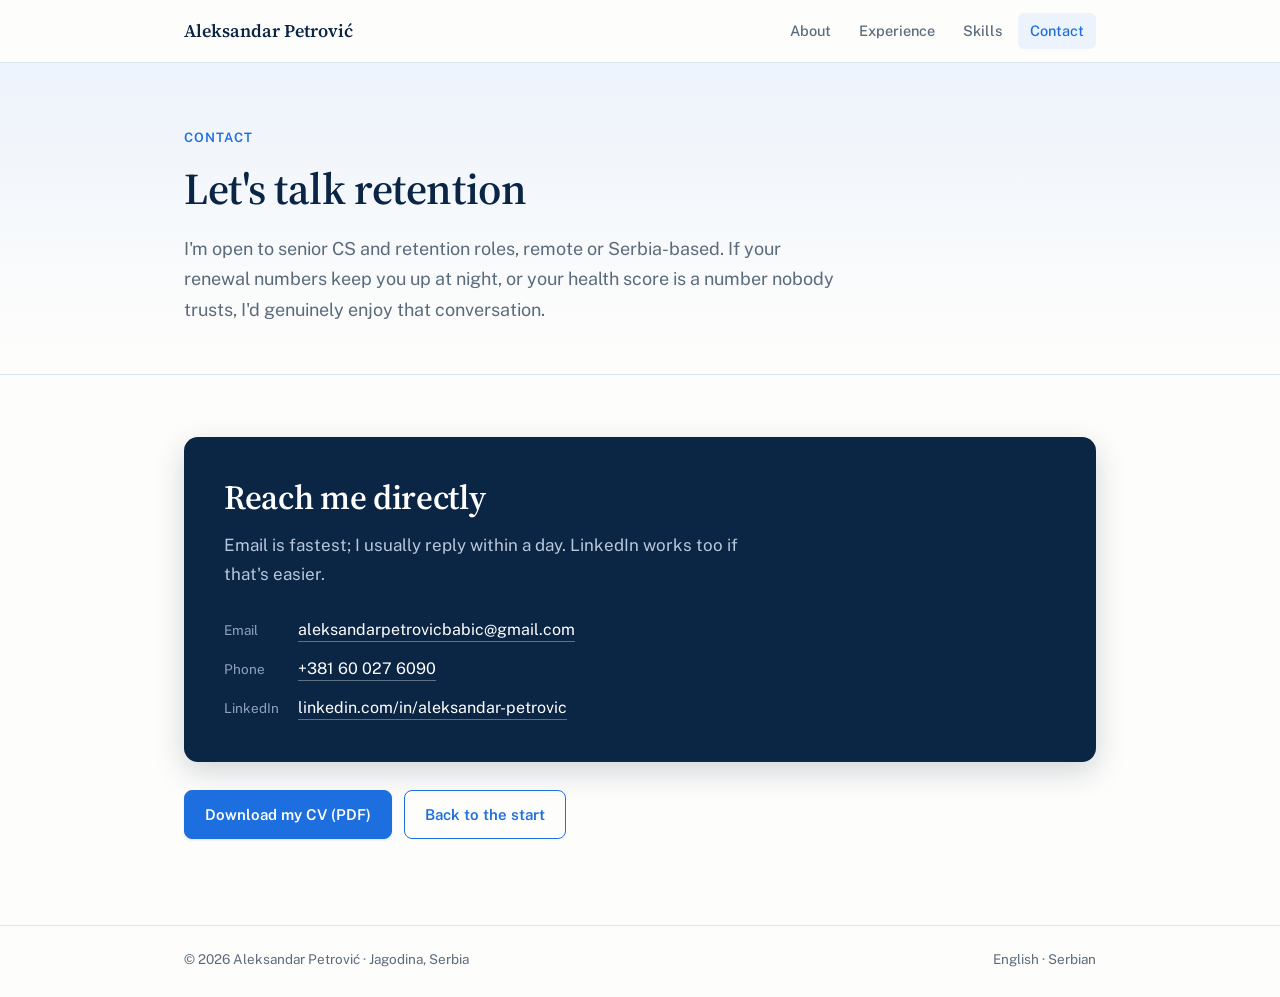
==== contact.html @ 7b165bad "Add files via upload" ====
<!DOCTYPE html>
<html lang="en">
<head>
<meta charset="utf-8">
<meta name="viewport" content="width=device-width, initial-scale=1">
<title>Contact | Aleksandar Petrović</title>
<meta name="description" content="Contact Aleksandar Petrović : Senior Customer Success Manager, open to senior CS and retention roles, remote or Serbia-based.">
<link rel="icon" href="data:image/svg+xml,%3Csvg xmlns='http://www.w3.org/2000/svg' viewBox='0 0 64 64'%3E%3Crect width='64' height='64' rx='14' fill='%230B2545'/%3E%3Ctext x='32' y='42' font-family='Georgia,serif' font-size='28' font-weight='bold' fill='%23FFFFFF' text-anchor='middle'%3EAP%3C/text%3E%3C/svg%3E">
<meta property="og:title" content="Contact | Aleksandar Petrović">
<meta property="og:description" content="Open to senior CS and retention roles, remote or Serbia-based.">
<meta property="og:type" content="website">
<meta property="og:url" content="https://csmaleksandarpetrovic.github.io/contact.html">
<meta property="og:site_name" content="Aleksandar Petrović">
<meta name="twitter:card" content="summary">
<link rel="preconnect" href="https://fonts.googleapis.com">
<link rel="preconnect" href="https://fonts.gstatic.com" crossorigin>
<link href="https://fonts.googleapis.com/css2?family=Public+Sans:wght@400;500;600&family=Source+Serif+4:opsz,wght@8..60,600;8..60,700&display=swap" rel="stylesheet">
<link rel="stylesheet" href="styles.css">
</head>
<body>

<nav>
  <div class="wrap">
    <a class="brand" href="index.html">Aleksandar Petrović</a>
    <div class="navlinks">
      <a href="index.html">About</a>
      <a href="experience.html">Experience</a>
      <a href="skills.html">Skills</a>
      <a href="contact.html" aria-current="page">Contact</a>
    </div>
  </div>
</nav>

<header class="page-head">
  <div class="wrap">
    <p class="kicker">Contact</p>
    <h1>Let's talk retention</h1>
    <p class="lede">I'm open to senior CS and retention roles, remote or Serbia-based. If your renewal numbers keep you up at night, or your health score is a number nobody trusts, I'd genuinely enjoy that conversation.</p>
  </div>
</header>

<section>
  <div class="wrap">
    <div class="contact-box">
      <h2>Reach me directly</h2>
      <p>Email is fastest; I usually reply within a day. LinkedIn works too if that's easier.</p>
      <ul class="contact-list">
        <li><span class="lbl">Email</span><a href="mailto:aleksandarpetrovicbabic@gmail.com">aleksandarpetrovicbabic@gmail.com</a></li>
        <li><span class="lbl">Phone</span><a href="tel:+381600276090">+381 60 027 6090</a></li>
        <li><span class="lbl">LinkedIn</span><a href="https://linkedin.com/in/aleksandar-petrovic" target="_blank" rel="noopener">linkedin.com/in/aleksandar-petrovic</a></li>
      </ul>
    </div>

    <div class="btn-row">
      <a class="btn" href="Aleksandar-Petrovic-CV.pdf" download>Download my CV (PDF)</a>
      <a class="btn ghost" href="index.html">Back to the start</a>
    </div>
  </div>
</section>

<footer>
  <div class="wrap">
    <span>© 2026 Aleksandar Petrović · Jagodina, Serbia</span>
    <span>English · Serbian</span>
  </div>
</footer>

</body>
</html>
---- styles.css ----
:root{
  --navy:#0B2545;
  --blue:#1D6FE0;
  --blue-dark:#134FA8;
  --blue-wash:#EDF3FC;
  --bg:#FDFDFB;
  --text:#22303E;
  --muted:#5B6B7C;
  --line:#DCE4EE;
  --green:#1B7F5C;
  --max:960px;
  --serif:"Source Serif 4",Georgia,serif;
  --sans:"Public Sans",-apple-system,system-ui,sans-serif;
}
*{box-sizing:border-box}
html{scroll-behavior:smooth}
body{
  margin:0;background:var(--bg);color:var(--text);
  font-family:var(--sans);font-size:17px;line-height:1.7;
  -webkit-font-smoothing:antialiased;
}
h1,h2,h3{font-family:var(--serif);font-weight:600;color:var(--navy);line-height:1.2;margin:0;letter-spacing:-.01em}
a{color:var(--blue)}
a:hover{color:var(--blue-dark)}
.wrap{max-width:var(--max);margin:0 auto;padding:0 24px}
:focus-visible{outline:2px solid var(--blue);outline-offset:3px}

.kicker{
  font-size:13px;font-weight:600;letter-spacing:.08em;text-transform:uppercase;
  color:var(--blue);margin:0 0 14px;
}

/* ---------- nav ---------- */
nav{background:var(--bg);border-bottom:1px solid var(--line);position:sticky;top:0;z-index:50}
nav .wrap{display:flex;align-items:center;justify-content:space-between;min-height:62px;gap:14px;flex-wrap:wrap;padding-top:8px;padding-bottom:8px}
.brand{font-family:var(--serif);font-weight:600;font-size:18px;color:var(--navy);text-decoration:none}
.navlinks{display:flex;gap:4px;flex-wrap:wrap}
.navlinks a{
  font-size:14.5px;font-weight:500;color:var(--muted);text-decoration:none;
  padding:6px 12px;border-radius:6px;
}
.navlinks a:hover{color:var(--navy);background:var(--blue-wash)}
.navlinks a[aria-current="page"]{color:var(--blue);background:var(--blue-wash)}

/* ---------- hero / page head ---------- */
.page-head{padding:64px 0 48px}
.page-head h1{font-size:clamp(30px,4.6vw,44px)}
.page-head .lede{max-width:60ch;margin:18px 0 0;font-size:18px;color:var(--muted)}

.status{
  display:inline-flex;align-items:center;gap:8px;font-size:14px;color:var(--muted);
  border:1px solid var(--line);border-radius:999px;padding:5px 14px 5px 10px;background:#fff;
}
.status .pulse{width:8px;height:8px;border-radius:50%;background:var(--green);flex:none}

/* ---------- buttons ---------- */
.btn-row{display:flex;flex-wrap:wrap;gap:12px;margin-top:28px}
.btn{
  display:inline-block;font-size:15px;font-weight:600;text-decoration:none;
  padding:11px 20px;border-radius:8px;border:1px solid var(--blue);
  background:var(--blue);color:#fff;transition:background .15s;
}
.btn:hover{background:var(--blue-dark);color:#fff}
.btn.ghost{background:transparent;color:var(--blue)}
.btn.ghost:hover{background:var(--blue-wash);color:var(--blue-dark)}

/* ---------- sections ---------- */
section{padding:48px 0}
section.tint{background:var(--blue-wash);border-top:1px solid var(--line);border-bottom:1px solid var(--line)}
.sec-title{margin-bottom:28px}
.sec-title h2{font-size:clamp(23px,3vw,30px)}
.sec-title p{margin:8px 0 0;color:var(--muted)}

/* ---------- numbers ---------- */
.numbers{display:grid;grid-template-columns:repeat(4,1fr);gap:14px}
@media(max-width:880px){.numbers{grid-template-columns:repeat(2,1fr)}}
@media(max-width:460px){.numbers{grid-template-columns:1fr}}
.num{
  background:#fff;border:1px solid var(--line);border-radius:10px;padding:20px;
  border-top:3px solid var(--blue);
}
.num .n{font-family:var(--serif);font-weight:700;font-size:clamp(26px,3vw,34px);color:var(--navy);line-height:1.1}
.num p{margin:8px 0 0;font-size:13.5px;color:var(--muted);line-height:1.55}

/* ---------- chart ---------- */
figure.chart{margin:0;background:#fff;border:1px solid var(--line);border-radius:10px;padding:22px}
figure.chart figcaption{font-size:13.5px;color:var(--muted);margin-bottom:14px;display:flex;justify-content:space-between;gap:10px;flex-wrap:wrap}
figure.chart figcaption b{color:var(--navy);font-weight:600}
figure.chart svg{width:100%;height:auto;display:block}
.gridline{stroke:var(--line);stroke-width:1}
.axis{font-family:var(--sans);font-size:11.5px;fill:var(--muted)}
.line-churn{fill:none;stroke:var(--blue);stroke-width:2.5;stroke-linecap:round;stroke-linejoin:round}
.area-churn{fill:url(#fade);opacity:.9}
.pt{fill:#fff;stroke:var(--blue);stroke-width:2}
.pt.end{fill:var(--blue)}
.chart-val{font-family:var(--serif);font-weight:700;font-size:20px;fill:var(--navy)}

/* ---------- how i work ---------- */
.steps{display:grid;grid-template-columns:repeat(3,1fr);gap:20px}
@media(max-width:820px){.steps{grid-template-columns:1fr}}
.step{background:#fff;border:1px solid var(--line);border-radius:10px;padding:22px}
.step .no{
  font-family:var(--serif);font-size:15px;font-weight:700;color:var(--blue);
  display:inline-block;border:1.5px solid var(--blue);border-radius:50%;
  width:30px;height:30px;line-height:27px;text-align:center;margin-bottom:12px;
}
.step h3{font-size:17px;margin-bottom:8px}
.step p{margin:0;font-size:14.5px;color:var(--muted)}

/* ---------- experience ---------- */
.job{
  display:grid;grid-template-columns:170px 1fr;gap:30px;
  padding:30px 0;border-bottom:1px solid var(--line);
}
.job:last-of-type{border-bottom:0}
@media(max-width:760px){.job{grid-template-columns:1fr;gap:8px}}
.job .when{font-size:14px;color:var(--muted);padding-top:3px}
.job .when .now{color:var(--green);font-weight:600;display:block;font-size:13px;margin-bottom:2px}
.job h3{font-size:19px}
.job .org{font-size:14.5px;color:var(--blue);font-weight:600;margin:3px 0 12px}
.job ul{margin:0;padding-left:18px}
.job li{margin-bottom:7px;font-size:15.5px;color:var(--text)}
.job li::marker{color:var(--blue)}
.job li b{font-weight:600;color:var(--navy)}

/* ---------- skills ---------- */
.skill-cols{display:grid;grid-template-columns:repeat(3,1fr);gap:32px}
@media(max-width:820px){.skill-cols{grid-template-columns:1fr}}
.skill-cols h3{font-size:16px;padding-bottom:10px;border-bottom:2px solid var(--blue);margin-bottom:14px}
.skill-cols ul{margin:0;padding:0;list-style:none}
.skill-cols li{font-size:15px;padding:5px 0;color:var(--text)}
.skill-cols li b{font-weight:600;color:var(--navy)}
.skill-cols li span{color:var(--muted);font-size:13.5px}

.tags{display:flex;flex-wrap:wrap;gap:9px}
.tag{
  font-size:13.5px;font-weight:500;color:var(--navy);
  background:var(--blue-wash);border:1px solid #C9DAF3;border-radius:999px;padding:5px 14px;
}

/* ---------- certs ---------- */
.certs{display:grid;grid-template-columns:1fr 1fr;gap:14px}
@media(max-width:700px){.certs{grid-template-columns:1fr}}
.cert{background:#fff;border:1px solid var(--line);border-radius:10px;padding:18px 20px}
.cert h3{font-size:15.5px;margin-bottom:3px}
.cert p{margin:0;font-size:14px;color:var(--muted)}

/* ---------- about blurb ---------- */
.about{display:grid;grid-template-columns:1.4fr 1fr;gap:44px;align-items:start}
@media(max-width:820px){.about{grid-template-columns:1fr}}
.about p{margin:0 0 16px;font-size:16.5px}
.about p:last-child{margin-bottom:0}
.aside-card{background:#fff;border:1px solid var(--line);border-radius:10px;padding:22px}
.aside-card h3{font-size:15px;margin-bottom:12px}
.aside-card ul{margin:0;padding:0;list-style:none}
.aside-card li{font-size:14.5px;padding:6px 0;border-bottom:1px solid var(--line);color:var(--muted)}
.aside-card li:last-child{border-bottom:0}
.aside-card li b{color:var(--navy);font-weight:600}

/* ---------- contact ---------- */
.contact-box{background:var(--navy);border-radius:14px;padding:40px;color:#fff}
.contact-box h2{color:#fff;font-size:clamp(24px,3.6vw,34px)}
.contact-box p{color:#B9C7DA;max-width:52ch;margin:14px 0 0}
.contact-list{margin:26px 0 0;padding:0;list-style:none;display:grid;gap:10px}
.contact-list a{color:#fff;text-decoration:none;font-size:16px;border-bottom:1px solid rgba(255,255,255,.35);padding-bottom:2px}
.contact-list a:hover{border-color:#fff;color:#fff}
.contact-list .lbl{display:inline-block;width:74px;color:#8FA3BC;font-size:13.5px}

/* ---------- footer ---------- */
footer{border-top:1px solid var(--line);margin-top:30px}
footer .wrap{
  padding-top:22px;padding-bottom:26px;display:flex;justify-content:space-between;
  gap:12px;flex-wrap:wrap;font-size:13.5px;color:var(--muted);
}
footer a{color:var(--muted)}
footer a:hover{color:var(--blue)}

@media(prefers-reduced-motion:reduce){html{scroll-behavior:auto}}


/* ================= polish pass ================= */
/* softer cards with gentle depth and hover lift */
.num,.step,.cert,.aside-card{
  box-shadow:0 1px 2px rgba(11,37,69,.04);
  transition:transform .18s ease,box-shadow .18s ease;
}
.num:hover,.step:hover,.cert:hover{
  transform:translateY(-2px);
  box-shadow:0 6px 18px rgba(11,37,69,.08);
}
figure.chart{box-shadow:0 1px 2px rgba(11,37,69,.04)}

/* hero gets a very light blue field so the page opens with color */
.hero{
  background:linear-gradient(180deg,var(--blue-wash) 0%,var(--bg) 88%);
  border-bottom:1px solid var(--line);
}
.page-head{
  background:linear-gradient(180deg,var(--blue-wash) 0%,var(--bg) 92%);
  border-bottom:1px solid var(--line);
  margin-bottom:6px;
}
.status{box-shadow:0 1px 2px rgba(11,37,69,.05)}
.status .pulse{box-shadow:0 0 0 3px rgba(27,127,92,.15)}

/* nav: subtle translucency when sticky */
nav{background:rgba(253,253,251,.92);backdrop-filter:blur(8px)}

/* buttons: slight depth, pressed state */
.btn{box-shadow:0 1px 2px rgba(11,37,69,.12);transition:background .15s,transform .1s}
.btn:active{transform:translateY(1px)}
.btn.ghost{box-shadow:none}

/* section rhythm: a touch more air */
section{padding:56px 0}
.sec-title{margin-bottom:32px}

/* tint sections lose harsh borders, keep soft separation */
section.tint{border-top:1px solid var(--line);border-bottom:1px solid var(--line)}

/* experience rows: hover cue */
.job{transition:background .15s}
.job:hover h3{color:var(--blue-dark)}

/* tags feel tappable */
.tag{transition:background .15s,border-color .15s}
.tag:hover{background:#DFEBFA;border-color:#A9C6EC}

/* contact box: subtle inner ring */
.contact-box{box-shadow:0 10px 30px rgba(11,37,69,.18)}

/* selection color */
::selection{background:#CFE1F8;color:var(--navy)}
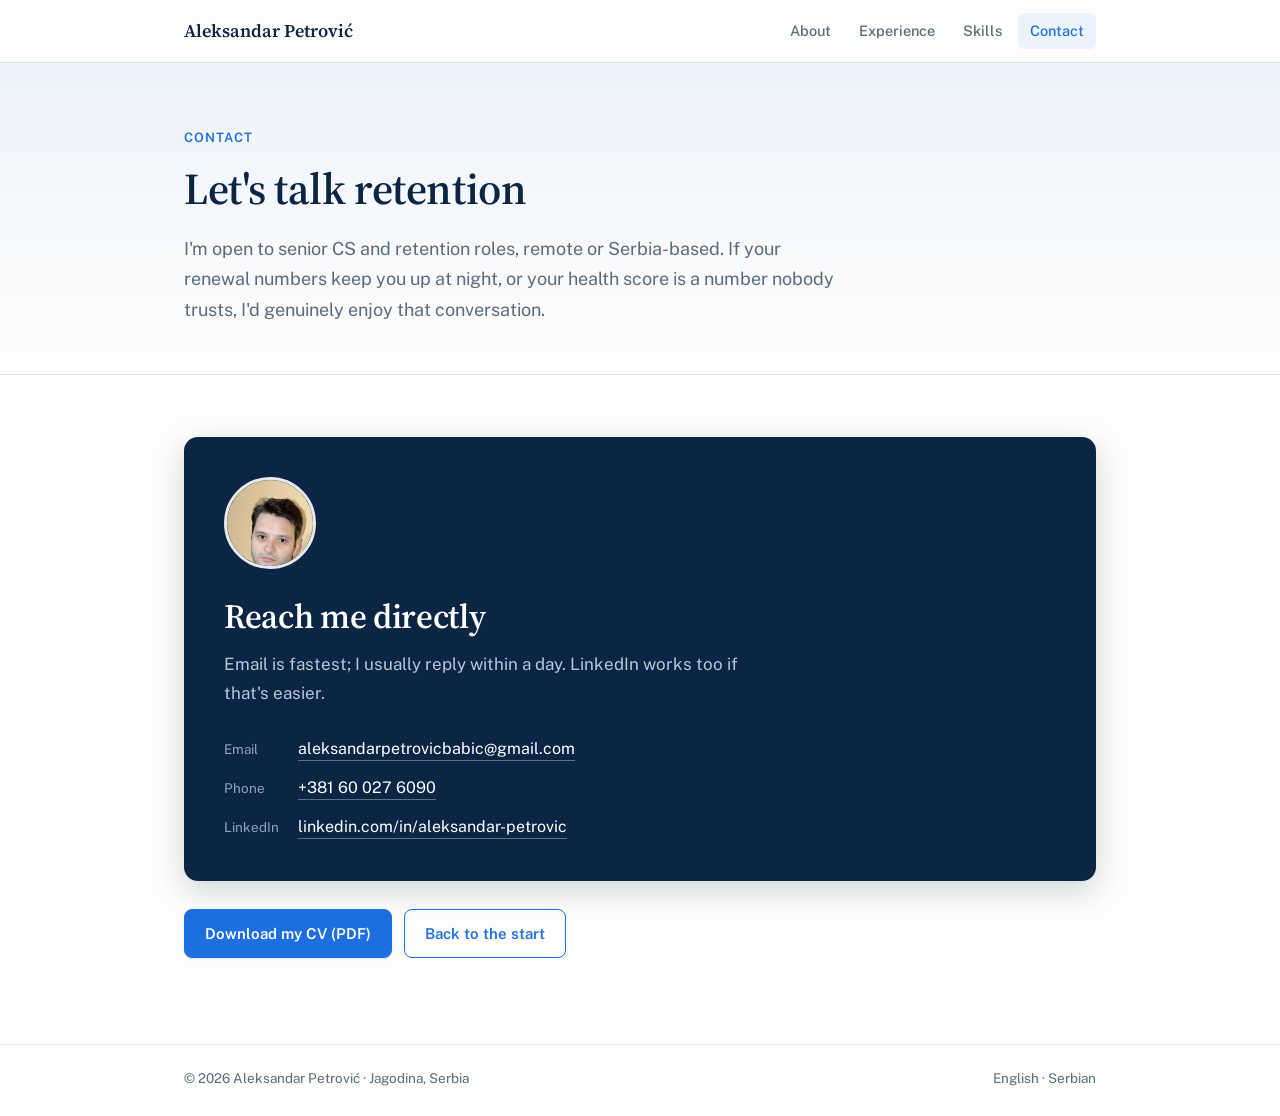
==== commit 239883b6: "Add files via upload" ====
--- a/contact.html
+++ b/contact.html
@@ -11,6 +11,7 @@
 <meta property="og:type" content="website">
 <meta property="og:url" content="https://csmaleksandarpetrovic.github.io/contact.html">
 <meta property="og:site_name" content="Aleksandar Petrović">
+<meta property="og:image" content="https://csmaleksandarpetrovic.github.io/avatar.jpg">
 <meta name="twitter:card" content="summary">
 <link rel="preconnect" href="https://fonts.googleapis.com">
 <link rel="preconnect" href="https://fonts.gstatic.com" crossorigin>
@@ -42,6 +43,7 @@
 <section>
   <div class="wrap">
     <div class="contact-box">
+      <img class="contact-photo" src="avatar.jpg" alt="Aleksandar Petrović" width="92" height="92">
       <h2>Reach me directly</h2>
       <p>Email is fastest; I usually reply within a day. LinkedIn works too if that's easier.</p>
       <ul class="contact-list">
--- a/styles.css
+++ b/styles.css
@@ -231,3 +231,32 @@
 
 /* selection color */
 ::selection{background:#CFE1F8;color:var(--navy)}
+
+
+/* ================= photography ================= */
+.about{align-items:start}
+.about-photo{
+  width:100%;border-radius:12px;display:block;
+  box-shadow:0 8px 26px rgba(11,37,69,.14);
+  border:1px solid var(--line);
+}
+.photo-col{display:grid;gap:16px}
+.photo-caption{font-size:13px;color:var(--muted);line-height:1.5;margin:0}
+
+/* hero avatar */
+.hero-inner{display:grid;grid-template-columns:1fr auto;gap:40px;align-items:center}
+@media(max-width:760px){
+  .hero-inner{grid-template-columns:1fr;gap:24px}
+  .hero-avatar{order:-1}
+}
+.hero-avatar{
+  width:132px;height:132px;border-radius:50%;object-fit:cover;
+  border:4px solid #fff;box-shadow:0 6px 22px rgba(11,37,69,.16);
+}
+@media(max-width:760px){.hero-avatar{width:96px;height:96px}}
+
+/* contact page portrait */
+.contact-photo{
+  width:92px;height:92px;border-radius:50%;object-fit:cover;
+  border:3px solid rgba(255,255,255,.9);margin-bottom:18px;
+}
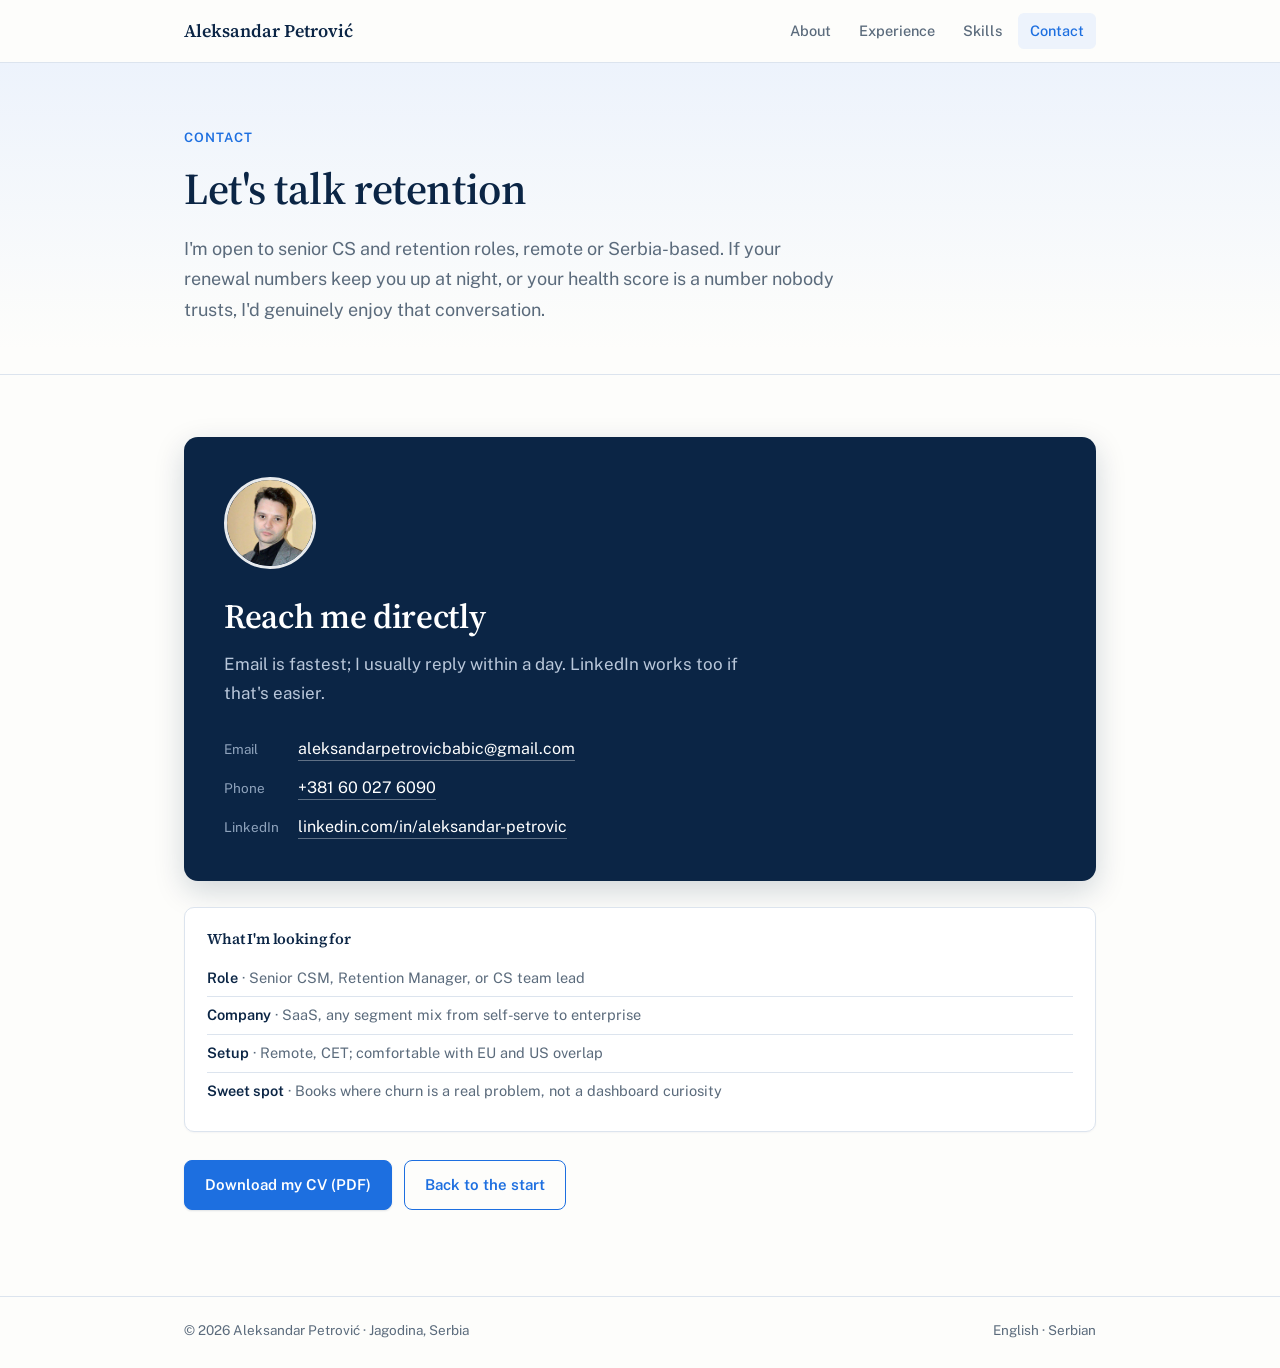
==== commit 739e9e08: "Add files via upload" ====
--- a/contact.html
+++ b/contact.html
@@ -53,6 +53,16 @@
       </ul>
     </div>
 
+    <div class="aside-card" style="margin-top:26px">
+      <h3>What I'm looking for</h3>
+      <ul>
+        <li><b>Role</b> · Senior CSM, Retention Manager, or CS team lead</li>
+        <li><b>Company</b> · SaaS, any segment mix from self-serve to enterprise</li>
+        <li><b>Setup</b> · Remote, CET; comfortable with EU and US overlap</li>
+        <li><b>Sweet spot</b> · Books where churn is a real problem, not a dashboard curiosity</li>
+      </ul>
+    </div>
+
     <div class="btn-row">
       <a class="btn" href="Aleksandar-Petrovic-CV.pdf" download>Download my CV (PDF)</a>
       <a class="btn ghost" href="index.html">Back to the start</a>
--- a/styles.css
+++ b/styles.css
@@ -260,3 +260,37 @@
   width:92px;height:92px;border-radius:50%;object-fit:cover;
   border:3px solid rgba(255,255,255,.9);margin-bottom:18px;
 }
+
+.photo-figure{margin:0}
+.photo-figure .photo-caption{margin-top:10px}
+
+
+/* ================= photo size fix ================= */
+/* the portrait must never dominate the layout */
+.photo-col{max-width:320px;justify-self:end;width:100%}
+@media(max-width:820px){.photo-col{justify-self:start;max-width:300px}}
+.about-photo{
+  width:100%;max-width:320px;aspect-ratio:4/5;object-fit:cover;
+  border-radius:12px;
+}
+.photo-caption{max-width:320px}
+
+
+/* ================= hero portrait (v2) ================= */
+.hero-inner{grid-template-columns:1fr 300px;gap:48px;align-items:center}
+.hero-portrait{
+  width:300px;aspect-ratio:4/5;object-fit:cover;display:block;
+  border-radius:16px;border:1px solid var(--line);
+  box-shadow:0 14px 34px rgba(11,37,69,.16);
+}
+@media(max-width:860px){
+  .hero-inner{grid-template-columns:1fr;gap:26px}
+  .hero-portrait{width:200px;margin:0 auto;order:-1}
+}
+/* retire old placements */
+.hero-avatar,.about-photo,.photo-col,.photo-figure,.photo-caption{display:none}
+
+
+/* hero portrait crop v3: 3:4 headshot, less torso */
+.hero-portrait{aspect-ratio:3/4;width:290px}
+@media(max-width:860px){.hero-portrait{width:190px}}
